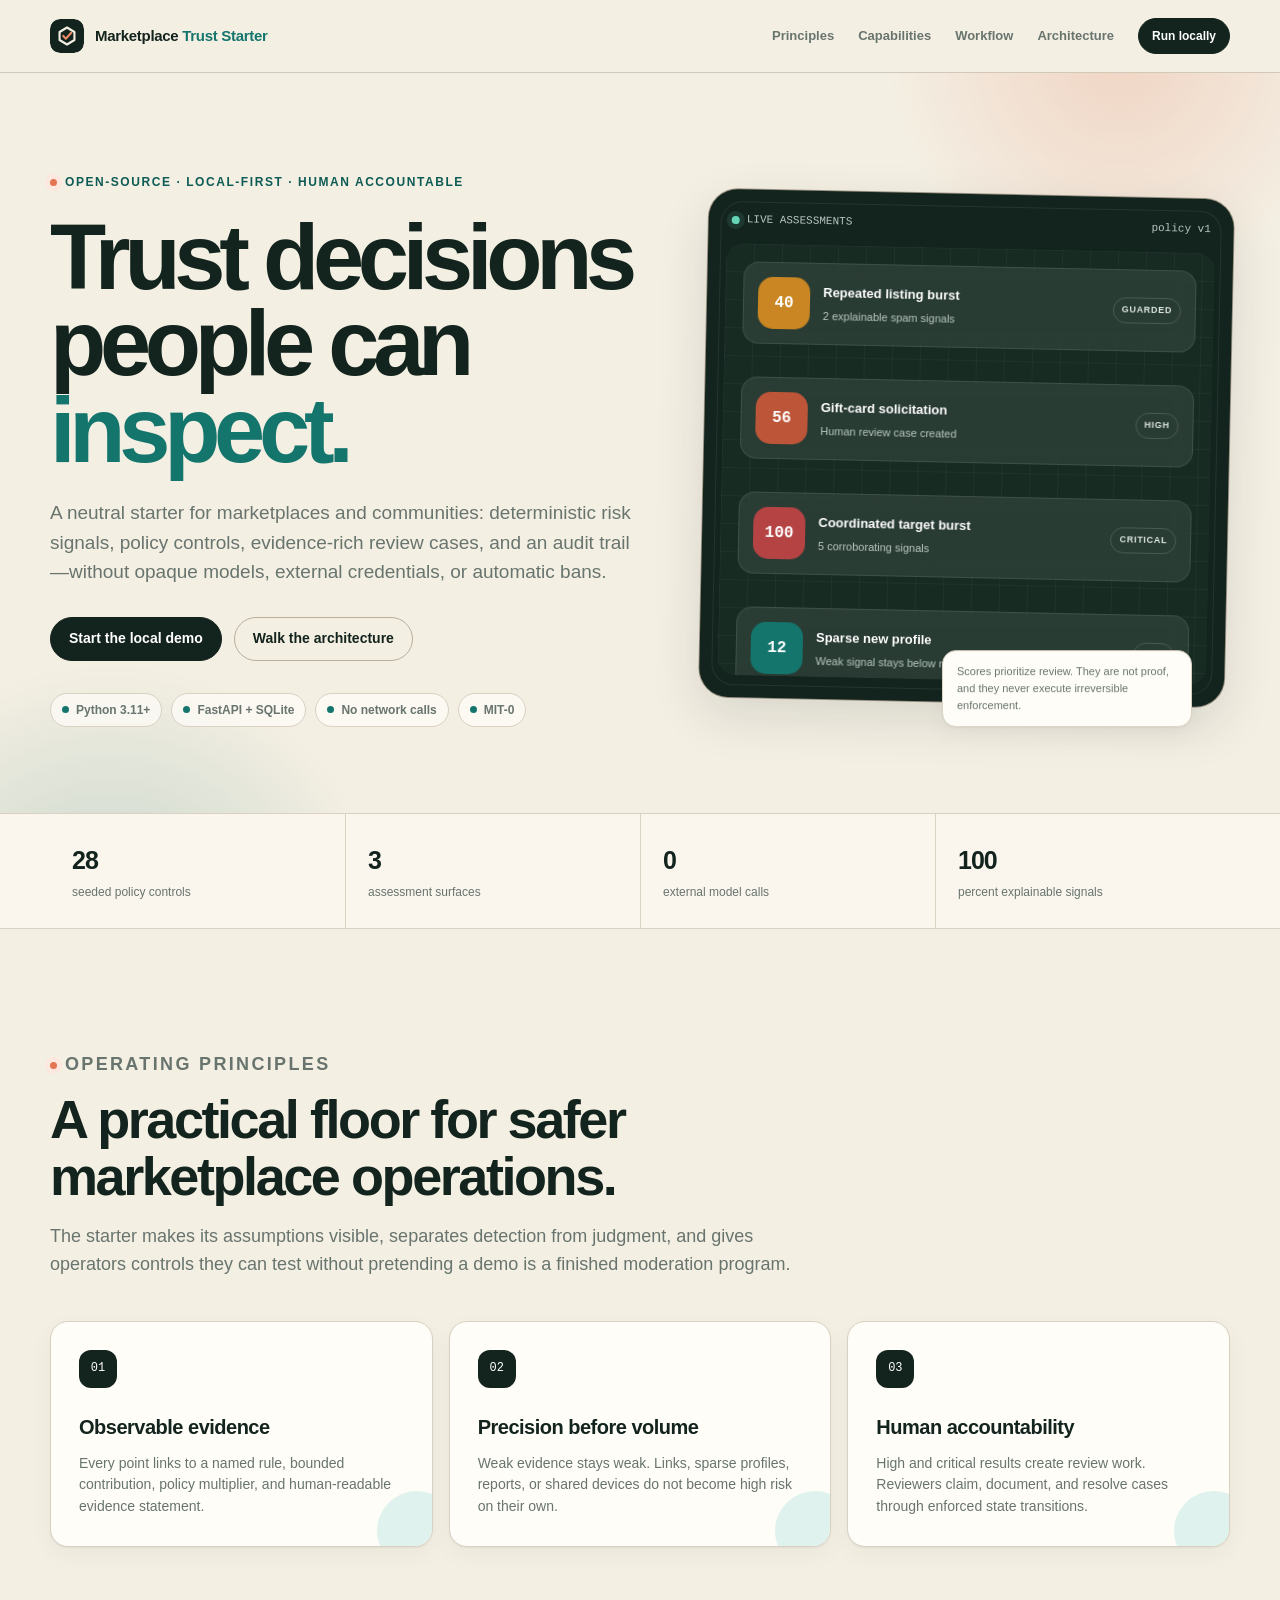
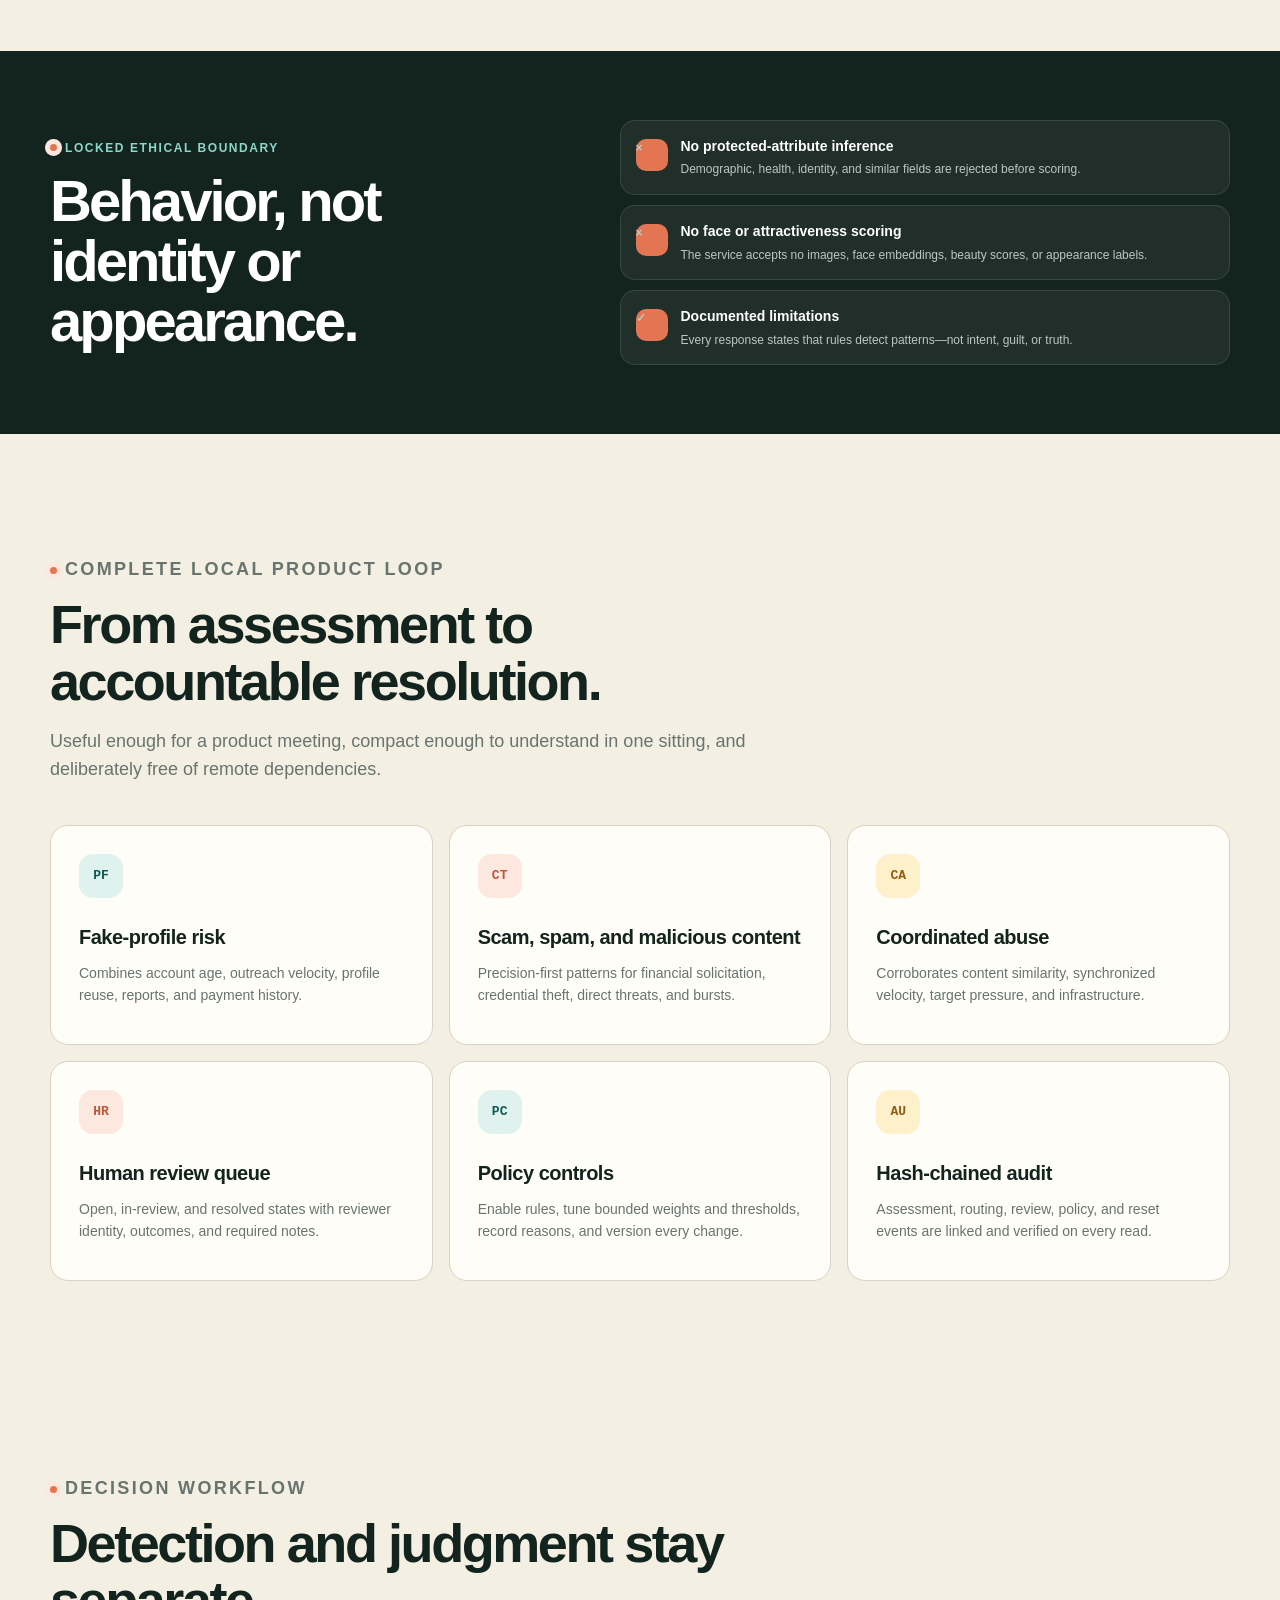
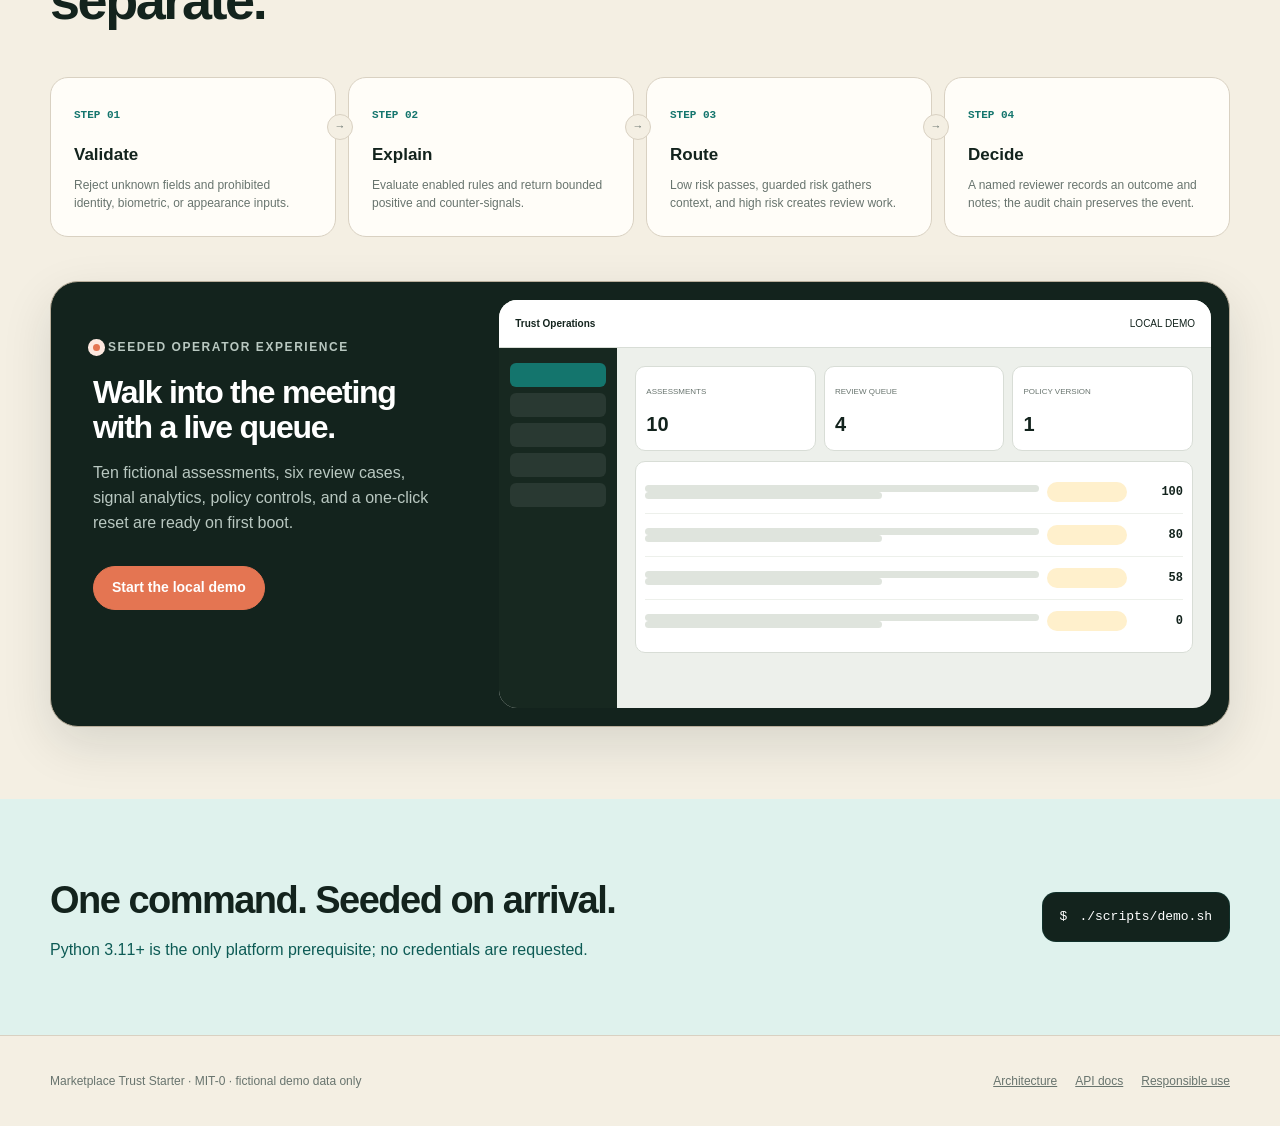
==== src/marketplace_trust_starter/web/index.html @ 8adce4ce "Initial open-source release" ====
<!doctype html>
<html lang="en">
  <head>
    <meta charset="utf-8">
    <meta name="viewport" content="width=device-width, initial-scale=1">
    <meta
      name="description"
      content="Marketplace Trust Starter is an open-source, explainable trust-and-safety starter with deterministic signals, human review, policy controls, and a seeded local demo."
    >
    <title>Marketplace Trust Starter — Explainable trust operations</title>
    <link rel="icon" href="assets/mark.svg" type="image/svg+xml">
    <link rel="stylesheet" href="assets/styles.css">
    <script src="assets/landing.js" defer></script>
  </head>
  <body>
    <nav class="site-nav" aria-label="Primary navigation">
      <div class="container nav-inner">
        <a class="brand" href="index.html" aria-label="Marketplace Trust Starter home">
          <img src="assets/mark.svg" alt="">
          <span>Marketplace <span>Trust Starter</span></span>
        </a>
        <div class="nav-links" id="navLinks">
          <a href="#principles">Principles</a>
          <a href="#capabilities">Capabilities</a>
          <a href="#workflow">Workflow</a>
          <a href="architecture.html">Architecture</a>
          <a
            class="button primary small local-only-link"
            href="dashboard.html"
            data-static-href="#quickstart"
            data-static-label="Run locally"
          >Open dashboard</a>
        </div>
        <button
          class="mobile-menu-button"
          id="mobileMenu"
          type="button"
          aria-expanded="false"
          aria-controls="navLinks"
          aria-label="Toggle navigation"
        >☰</button>
      </div>
    </nav>

    <main>
      <section class="hero">
        <div class="container hero-grid">
          <div>
            <p class="eyebrow">Open-source · local-first · human accountable</p>
            <h1>Trust decisions people can <span class="accent-word">inspect.</span></h1>
            <p class="hero-copy">
              A neutral starter for marketplaces and communities: deterministic risk signals,
              policy controls, evidence-rich review cases, and an audit trail—without opaque
              models, external credentials, or automatic bans.
            </p>
            <div class="hero-actions">
              <a
                class="button primary local-only-link"
                href="dashboard.html"
                data-static-href="#quickstart"
                data-static-label="Start the local demo"
              >Explore the seeded dashboard <span aria-hidden="true">→</span></a>
              <a class="button ghost" href="architecture.html">Walk the architecture</a>
            </div>
            <div class="proof-row" aria-label="Product properties">
              <span class="proof-pill">Python 3.11+</span>
              <span class="proof-pill">FastAPI + SQLite</span>
              <span class="proof-pill">No network calls</span>
              <span class="proof-pill">MIT-0</span>
            </div>
          </div>

          <div class="hero-console" aria-label="Animated example assessment feed">
            <div class="console-bar">
              <span class="live-dot">LIVE ASSESSMENTS</span>
              <span>policy v1</span>
            </div>
            <div class="console-stage" id="liveFeed" aria-live="polite"></div>
            <p class="console-caption">
              Scores prioritize review. They are not proof, and they never execute irreversible
              enforcement.
            </p>
          </div>
        </div>
      </section>

      <section class="stat-strip" aria-label="Starter characteristics">
        <div class="container stat-strip-inner">
          <div class="stat-item">
            <strong data-counter="28">28</strong>
            <span>seeded policy controls</span>
          </div>
          <div class="stat-item">
            <strong data-counter="3">3</strong>
            <span>assessment surfaces</span>
          </div>
          <div class="stat-item">
            <strong data-counter="0">0</strong>
            <span>external model calls</span>
          </div>
          <div class="stat-item">
            <strong data-counter="100">100</strong>
            <span>percent explainable signals</span>
          </div>
        </div>
      </section>

      <section class="page-section" id="principles">
        <div class="container">
          <div class="section-heading reveal">
            <p class="eyebrow">Operating principles</p>
            <h2>A practical floor for safer marketplace operations.</h2>
            <p>
              The starter makes its assumptions visible, separates detection from judgment, and
              gives operators controls they can test without pretending a demo is a finished
              moderation program.
            </p>
          </div>
          <div class="principle-grid">
            <article class="principle-card reveal">
              <span class="card-number">01</span>
              <h3>Observable evidence</h3>
              <p>
                Every point links to a named rule, bounded contribution, policy multiplier, and
                human-readable evidence statement.
              </p>
            </article>
            <article class="principle-card reveal">
              <span class="card-number">02</span>
              <h3>Precision before volume</h3>
              <p>
                Weak evidence stays weak. Links, sparse profiles, reports, or shared devices do
                not become high risk on their own.
              </p>
            </article>
            <article class="principle-card reveal">
              <span class="card-number">03</span>
              <h3>Human accountability</h3>
              <p>
                High and critical results create review work. Reviewers claim, document, and
                resolve cases through enforced state transitions.
              </p>
            </article>
          </div>
        </div>
      </section>

      <section class="ethics-band" aria-labelledby="ethics-title">
        <div class="container ethics-grid">
          <div class="reveal">
            <p class="eyebrow">Locked ethical boundary</p>
            <h2 id="ethics-title">Behavior, not identity or appearance.</h2>
          </div>
          <div class="boundary-list">
            <div class="boundary-item reveal">
              <span class="boundary-icon" aria-hidden="true">×</span>
              <div>
                <strong>No protected-attribute inference</strong>
                <span>Demographic, health, identity, and similar fields are rejected before scoring.</span>
              </div>
            </div>
            <div class="boundary-item reveal">
              <span class="boundary-icon" aria-hidden="true">×</span>
              <div>
                <strong>No face or attractiveness scoring</strong>
                <span>The service accepts no images, face embeddings, beauty scores, or appearance labels.</span>
              </div>
            </div>
            <div class="boundary-item reveal">
              <span class="boundary-icon" aria-hidden="true">✓</span>
              <div>
                <strong>Documented limitations</strong>
                <span>Every response states that rules detect patterns—not intent, guilt, or truth.</span>
              </div>
            </div>
          </div>
        </div>
      </section>

      <section class="page-section" id="capabilities">
        <div class="container">
          <div class="section-heading reveal">
            <p class="eyebrow">Complete local product loop</p>
            <h2>From assessment to accountable resolution.</h2>
            <p>
              Useful enough for a product meeting, compact enough to understand in one sitting,
              and deliberately free of remote dependencies.
            </p>
          </div>
          <div class="capability-grid">
            <article class="capability-card reveal">
              <span class="capability-icon">PF</span>
              <h3>Fake-profile risk</h3>
              <p>Combines account age, outreach velocity, profile reuse, reports, and payment history.</p>
            </article>
            <article class="capability-card reveal">
              <span class="capability-icon">CT</span>
              <h3>Scam, spam, and malicious content</h3>
              <p>Precision-first patterns for financial solicitation, credential theft, direct threats, and bursts.</p>
            </article>
            <article class="capability-card reveal">
              <span class="capability-icon">CA</span>
              <h3>Coordinated abuse</h3>
              <p>Corroborates content similarity, synchronized velocity, target pressure, and infrastructure.</p>
            </article>
            <article class="capability-card reveal">
              <span class="capability-icon">HR</span>
              <h3>Human review queue</h3>
              <p>Open, in-review, and resolved states with reviewer identity, outcomes, and required notes.</p>
            </article>
            <article class="capability-card reveal">
              <span class="capability-icon">PC</span>
              <h3>Policy controls</h3>
              <p>Enable rules, tune bounded weights and thresholds, record reasons, and version every change.</p>
            </article>
            <article class="capability-card reveal">
              <span class="capability-icon">AU</span>
              <h3>Hash-chained audit</h3>
              <p>Assessment, routing, review, policy, and reset events are linked and verified on every read.</p>
            </article>
          </div>
        </div>
      </section>

      <section class="page-section compact" id="workflow">
        <div class="container">
          <div class="section-heading reveal">
            <p class="eyebrow">Decision workflow</p>
            <h2>Detection and judgment stay separate.</h2>
          </div>
          <div class="workflow">
            <article class="workflow-step reveal">
              <span>STEP 01</span>
              <h3>Validate</h3>
              <p>Reject unknown fields and prohibited identity, biometric, or appearance inputs.</p>
            </article>
            <article class="workflow-step reveal">
              <span>STEP 02</span>
              <h3>Explain</h3>
              <p>Evaluate enabled rules and return bounded positive and counter-signals.</p>
            </article>
            <article class="workflow-step reveal">
              <span>STEP 03</span>
              <h3>Route</h3>
              <p>Low risk passes, guarded risk gathers context, and high risk creates review work.</p>
            </article>
            <article class="workflow-step reveal">
              <span>STEP 04</span>
              <h3>Decide</h3>
              <p>A named reviewer records an outcome and notes; the audit chain preserves the event.</p>
            </article>
          </div>

          <div class="demo-shell reveal">
            <div class="demo-copy">
              <p class="eyebrow">Seeded operator experience</p>
              <h3>Walk into the meeting with a live queue.</h3>
              <p>
                Ten fictional assessments, six review cases, signal analytics, policy controls,
                and a one-click reset are ready on first boot.
              </p>
              <a
                class="button accent local-only-link"
                href="dashboard.html"
                data-static-href="#quickstart"
                data-static-label="Start the local demo"
              >Open the operator dashboard</a>
            </div>
            <div class="dashboard-preview" aria-label="Illustration of the operator dashboard">
              <div class="preview-topbar">
                <strong>Trust Operations</strong>
                <span>LOCAL DEMO</span>
              </div>
              <div class="preview-layout">
                <div class="preview-sidebar">
                  <div class="preview-nav-line active"></div>
                  <div class="preview-nav-line"></div>
                  <div class="preview-nav-line"></div>
                  <div class="preview-nav-line"></div>
                  <div class="preview-nav-line"></div>
                </div>
                <div class="preview-content">
                  <div class="preview-kpis">
                    <div class="preview-card"><small>ASSESSMENTS</small><strong>10</strong></div>
                    <div class="preview-card"><small>REVIEW QUEUE</small><strong>4</strong></div>
                    <div class="preview-card"><small>POLICY VERSION</small><strong>1</strong></div>
                  </div>
                  <div class="preview-table">
                    <div class="preview-row">
                      <div><div class="preview-line"></div><div class="preview-line short"></div></div>
                      <div class="preview-badge"></div><span class="preview-score">100</span>
                    </div>
                    <div class="preview-row">
                      <div><div class="preview-line"></div><div class="preview-line short"></div></div>
                      <div class="preview-badge"></div><span class="preview-score">80</span>
                    </div>
                    <div class="preview-row">
                      <div><div class="preview-line"></div><div class="preview-line short"></div></div>
                      <div class="preview-badge"></div><span class="preview-score">58</span>
                    </div>
                    <div class="preview-row">
                      <div><div class="preview-line"></div><div class="preview-line short"></div></div>
                      <div class="preview-badge"></div><span class="preview-score">0</span>
                    </div>
                  </div>
                </div>
              </div>
            </div>
          </div>
        </div>
      </section>

      <section class="quickstart-band" id="quickstart">
        <div class="container quickstart-grid">
          <div>
            <h2>One command. Seeded on arrival.</h2>
            <p>Python 3.11+ is the only platform prerequisite; no credentials are requested.</p>
          </div>
          <div class="command-block" aria-label="Demo start command">
            <span>$</span>
            <code>./scripts/demo.sh</code>
          </div>
        </div>
      </section>
    </main>

    <footer class="site-footer">
      <div class="container footer-inner">
        <span>Marketplace Trust Starter · MIT-0 · fictional demo data only</span>
        <div class="footer-links">
          <a href="architecture.html">Architecture</a>
          <a class="local-only-link" href="api/docs" data-static-href="#quickstart" data-static-label="API docs">API docs</a>
          <a href="#ethics-title">Responsible use</a>
        </div>
      </div>
    </footer>
  </body>
</html>
---- src/marketplace_trust_starter/web/assets/styles.css ----
:root {
  color-scheme: light;
  --ink: #13231d;
  --ink-2: #20352c;
  --paper: #f4efe3;
  --paper-2: #ebe4d6;
  --surface: #fffdf8;
  --surface-2: #f8f5ed;
  --line: #d9d1c2;
  --line-strong: #b9ae9b;
  --muted: #68746e;
  --muted-2: #8b938e;
  --teal: #14756d;
  --teal-dark: #0d5b55;
  --teal-soft: #dff2ed;
  --coral: #e47552;
  --coral-dark: #bd5639;
  --coral-soft: #fde8df;
  --amber: #c98622;
  --amber-soft: #fff0cc;
  --red: #b64343;
  --red-soft: #fbe5e2;
  --blue: #386d91;
  --blue-soft: #e4f0f7;
  --shadow-sm: 0 1px 2px rgba(19, 35, 29, 0.06), 0 8px 24px rgba(19, 35, 29, 0.04);
  --shadow-md: 0 18px 50px rgba(19, 35, 29, 0.12);
  --radius-sm: 10px;
  --radius: 18px;
  --radius-lg: 28px;
  --container: 1180px;
  --mono: "SFMono-Regular", "Cascadia Code", "Roboto Mono", Consolas, monospace;
  --sans: Inter, ui-sans-serif, -apple-system, BlinkMacSystemFont, "Segoe UI", sans-serif;
}

* {
  box-sizing: border-box;
}

html {
  scroll-behavior: smooth;
}

body {
  margin: 0;
  background: var(--paper);
  color: var(--ink);
  font-family: var(--sans);
  line-height: 1.55;
  -webkit-font-smoothing: antialiased;
}

body::selection {
  background: var(--coral-soft);
}

a,
button,
input,
select,
textarea {
  font: inherit;
}

a {
  color: inherit;
}

button {
  cursor: pointer;
}

button:disabled {
  cursor: not-allowed;
  opacity: 0.52;
}

a:focus-visible,
button:focus-visible,
input:focus-visible,
select:focus-visible,
textarea:focus-visible,
[tabindex]:focus-visible {
  outline: 3px solid rgba(20, 117, 109, 0.35);
  outline-offset: 3px;
}

code,
.mono {
  font-family: var(--mono);
}

.container {
  width: min(var(--container), calc(100% - 40px));
  margin: 0 auto;
}

.eyebrow {
  display: inline-flex;
  align-items: center;
  gap: 8px;
  margin: 0;
  color: var(--teal-dark);
  font-size: 12px;
  font-weight: 800;
  letter-spacing: 0.13em;
  text-transform: uppercase;
}

.eyebrow::before {
  width: 7px;
  height: 7px;
  border-radius: 999px;
  background: var(--coral);
  content: "";
  box-shadow: 0 0 0 5px var(--coral-soft);
}

.section-heading {
  max-width: 760px;
}

.section-heading h2 {
  margin: 12px 0 0;
  font-size: clamp(32px, 5vw, 54px);
  letter-spacing: -0.045em;
  line-height: 1.05;
}

.section-heading p {
  margin: 18px 0 0;
  color: var(--muted);
  font-size: 18px;
}

.button {
  display: inline-flex;
  min-height: 44px;
  align-items: center;
  justify-content: center;
  gap: 9px;
  border: 1px solid var(--line-strong);
  border-radius: 999px;
  background: var(--surface);
  color: var(--ink);
  padding: 10px 18px;
  font-size: 14px;
  font-weight: 750;
  text-decoration: none;
  transition: transform 160ms ease, box-shadow 160ms ease, background 160ms ease;
}

.button:hover {
  transform: translateY(-1px);
  box-shadow: var(--shadow-sm);
}

.button.primary {
  border-color: var(--ink);
  background: var(--ink);
  color: #fff;
}

.button.primary:hover {
  background: var(--ink-2);
}

.button.accent {
  border-color: var(--coral);
  background: var(--coral);
  color: #fff;
}

.button.ghost {
  background: transparent;
}

.button.small {
  min-height: 36px;
  padding: 7px 13px;
  font-size: 12px;
}

.icon {
  width: 18px;
  height: 18px;
  flex: 0 0 auto;
}

.site-nav {
  position: sticky;
  top: 0;
  z-index: 50;
  border-bottom: 1px solid rgba(185, 174, 155, 0.6);
  background: rgba(244, 239, 227, 0.9);
  backdrop-filter: blur(18px);
}

.nav-inner {
  min-height: 72px;
  display: flex;
  align-items: center;
  justify-content: space-between;
  gap: 28px;
}

.brand {
  display: inline-flex;
  align-items: center;
  gap: 11px;
  color: var(--ink);
  font-size: 15px;
  font-weight: 850;
  letter-spacing: -0.02em;
  text-decoration: none;
}

.brand img {
  width: 34px;
  height: 34px;
  border-radius: 10px;
}

.brand span span {
  color: var(--teal);
}

.nav-links {
  display: flex;
  align-items: center;
  gap: 24px;
}

.nav-links a {
  color: var(--muted);
  font-size: 13px;
  font-weight: 700;
  text-decoration: none;
}

.nav-links a:hover {
  color: var(--ink);
}

.mobile-menu-button {
  display: none;
  width: 42px;
  height: 42px;
  align-items: center;
  justify-content: center;
  border: 1px solid var(--line);
  border-radius: 12px;
  background: var(--surface);
}

.hero {
  position: relative;
  overflow: hidden;
  padding: 96px 0 86px;
}

.hero::before,
.hero::after {
  position: absolute;
  z-index: -1;
  border-radius: 999px;
  content: "";
  filter: blur(2px);
}

.hero::before {
  width: 480px;
  height: 480px;
  top: -260px;
  right: -80px;
  background: radial-gradient(circle, rgba(228, 117, 82, 0.21), transparent 68%);
}

.hero::after {
  width: 580px;
  height: 580px;
  bottom: -420px;
  left: -180px;
  background: radial-gradient(circle, rgba(20, 117, 109, 0.22), transparent 68%);
}

.hero-grid {
  display: grid;
  grid-template-columns: minmax(0, 1.05fr) minmax(380px, 0.95fr);
  align-items: center;
  gap: 70px;
}

.hero h1 {
  max-width: 760px;
  margin: 20px 0 0;
  font-size: clamp(54px, 7.8vw, 92px);
  letter-spacing: -0.068em;
  line-height: 0.94;
}

.hero h1 .accent-word {
  position: relative;
  color: var(--teal);
}

.hero-copy {
  max-width: 660px;
  margin: 25px 0 0;
  color: var(--muted);
  font-size: 19px;
}

.hero-actions {
  display: flex;
  flex-wrap: wrap;
  gap: 12px;
  margin-top: 30px;
}

.proof-row {
  display: flex;
  flex-wrap: wrap;
  gap: 9px;
  margin-top: 32px;
}

.proof-pill {
  display: inline-flex;
  align-items: center;
  gap: 7px;
  border: 1px solid var(--line);
  border-radius: 999px;
  background: rgba(255, 253, 248, 0.72);
  color: var(--muted);
  padding: 7px 11px;
  font-size: 12px;
  font-weight: 700;
}

.proof-pill::before {
  width: 7px;
  height: 7px;
  border-radius: 999px;
  background: var(--teal);
  content: "";
}

.hero-console {
  position: relative;
  min-height: 510px;
  border: 1px solid rgba(185, 174, 155, 0.8);
  border-radius: 30px;
  background: var(--ink);
  color: #fff;
  padding: 18px;
  box-shadow: var(--shadow-md);
  transform: rotate(1.2deg);
}

.hero-console::before {
  position: absolute;
  inset: 12px;
  border: 1px solid rgba(255, 255, 255, 0.08);
  border-radius: 22px;
  content: "";
  pointer-events: none;
}

.console-bar {
  display: flex;
  align-items: center;
  justify-content: space-between;
  padding: 4px 5px 15px;
  color: #b9c8c1;
  font-family: var(--mono);
  font-size: 11px;
}

.live-dot {
  display: inline-flex;
  align-items: center;
  gap: 7px;
}

.live-dot::before {
  width: 8px;
  height: 8px;
  border-radius: 999px;
  background: #65d5b7;
  content: "";
  box-shadow: 0 0 0 5px rgba(101, 213, 183, 0.12);
  animation: pulse-dot 2s infinite;
}

@keyframes pulse-dot {
  50% {
    box-shadow: 0 0 0 9px rgba(101, 213, 183, 0);
  }
}

.console-stage {
  position: relative;
  height: 432px;
  overflow: hidden;
  border-radius: 18px;
  background:
    linear-gradient(rgba(255, 255, 255, 0.035) 1px, transparent 1px),
    linear-gradient(90deg, rgba(255, 255, 255, 0.035) 1px, transparent 1px),
    #172b23;
  background-size: 28px 28px;
  padding: 18px;
}

.assessment-card {
  position: absolute;
  right: 18px;
  left: 18px;
  display: grid;
  grid-template-columns: 52px minmax(0, 1fr) auto;
  align-items: center;
  gap: 13px;
  border: 1px solid rgba(255, 255, 255, 0.1);
  border-radius: 16px;
  background: rgba(255, 255, 255, 0.08);
  padding: 14px;
  backdrop-filter: blur(10px);
  transition: transform 600ms cubic-bezier(0.22, 1, 0.36, 1), opacity 600ms ease;
}

.assessment-card:nth-child(1) {
  top: 18px;
}

.assessment-card:nth-child(2) {
  top: 133px;
}

.assessment-card:nth-child(3) {
  top: 248px;
}

.assessment-card:nth-child(4) {
  top: 363px;
}

.assessment-card.entering {
  opacity: 0;
  transform: translateY(32px);
}

.score-orb {
  display: grid;
  width: 52px;
  height: 52px;
  place-items: center;
  border-radius: 15px;
  background: var(--teal);
  color: #fff;
  font-family: var(--mono);
  font-size: 16px;
  font-weight: 800;
}

.score-orb.guarded {
  background: var(--amber);
}

.score-orb.high {
  background: var(--coral-dark);
}

.score-orb.critical {
  background: var(--red);
}

.assessment-meta strong,
.assessment-meta span {
  display: block;
}

.assessment-meta strong {
  font-size: 13px;
}

.assessment-meta span {
  margin-top: 4px;
  color: #b9c8c1;
  font-size: 11px;
}

.tier-chip {
  border: 1px solid rgba(255, 255, 255, 0.15);
  border-radius: 999px;
  color: #dce6e1;
  padding: 5px 8px;
  font-size: 9px;
  font-weight: 850;
  letter-spacing: 0.08em;
  text-transform: uppercase;
}

.console-caption {
  position: absolute;
  right: 32px;
  bottom: -34px;
  max-width: 250px;
  border: 1px solid var(--line);
  border-radius: 14px;
  background: var(--surface);
  color: var(--muted);
  padding: 12px 14px;
  box-shadow: var(--shadow-sm);
  font-size: 11px;
  transform: rotate(-1.2deg);
}

.stat-strip {
  border-top: 1px solid var(--line);
  border-bottom: 1px solid var(--line);
  background: rgba(255, 253, 248, 0.48);
}

.stat-strip-inner {
  display: grid;
  grid-template-columns: repeat(4, 1fr);
}

.stat-item {
  padding: 27px 22px;
  border-left: 1px solid var(--line);
}

.stat-item:first-child {
  border-left: 0;
}

.stat-item strong,
.stat-item span {
  display: block;
}

.stat-item strong {
  font-size: 25px;
  letter-spacing: -0.04em;
}

.stat-item span {
  margin-top: 3px;
  color: var(--muted);
  font-size: 12px;
}

.page-section {
  padding: 104px 0;
}

.page-section.compact {
  padding: 72px 0;
}

.principle-grid,
.capability-grid {
  display: grid;
  grid-template-columns: repeat(3, 1fr);
  gap: 16px;
  margin-top: 42px;
}

.principle-card,
.capability-card {
  position: relative;
  overflow: hidden;
  border: 1px solid var(--line);
  border-radius: var(--radius);
  background: var(--surface);
  padding: 28px;
  box-shadow: var(--shadow-sm);
}

.principle-card::after {
  position: absolute;
  width: 80px;
  height: 80px;
  right: -25px;
  bottom: -25px;
  border-radius: 999px;
  background: var(--teal-soft);
  content: "";
}

.card-number {
  display: grid;
  width: 38px;
  height: 38px;
  place-items: center;
  border-radius: 12px;
  background: var(--ink);
  color: #fff;
  font-family: var(--mono);
  font-size: 12px;
}

.principle-card h3,
.capability-card h3 {
  margin: 24px 0 0;
  font-size: 20px;
  letter-spacing: -0.025em;
}

.principle-card p,
.capability-card p {
  margin: 10px 0 0;
  color: var(--muted);
  font-size: 14px;
}

.ethics-band {
  overflow: hidden;
  border-top: 1px solid var(--ink);
  border-bottom: 1px solid var(--ink);
  background: var(--ink);
  color: #fff;
}

.ethics-grid {
  display: grid;
  grid-template-columns: 0.9fr 1.1fr;
  align-items: center;
  gap: 70px;
  padding: 68px 0;
}

.ethics-grid h2 {
  margin: 12px 0 0;
  font-size: clamp(34px, 5vw, 58px);
  letter-spacing: -0.05em;
  line-height: 1.03;
}

.ethics-grid .eyebrow {
  color: #8bd8c9;
}

.boundary-list {
  display: grid;
  gap: 10px;
}

.boundary-item {
  display: grid;
  grid-template-columns: 32px minmax(0, 1fr);
  gap: 13px;
  border: 1px solid rgba(255, 255, 255, 0.11);
  border-radius: 15px;
  background: rgba(255, 255, 255, 0.06);
  padding: 15px;
}

.boundary-icon {
  display: grid;
  width: 32px;
  height: 32px;
  place-items: center;
  border-radius: 10px;
  background: var(--coral);
  font-weight: 900;
}

.boundary-item strong,
.boundary-item span {
  display: block;
}

.boundary-item strong {
  font-size: 14px;
}

.boundary-item span {
  margin-top: 3px;
  color: #b9c8c1;
  font-size: 12px;
}

.capability-card {
  min-height: 220px;
  box-shadow: none;
}

.capability-icon {
  display: grid;
  width: 44px;
  height: 44px;
  place-items: center;
  border-radius: 14px;
  background: var(--teal-soft);
  color: var(--teal-dark);
  font-family: var(--mono);
  font-size: 13px;
  font-weight: 850;
}

.capability-card:nth-child(2n) .capability-icon {
  background: var(--coral-soft);
  color: var(--coral-dark);
}

.capability-card:nth-child(3n) .capability-icon {
  background: var(--amber-soft);
  color: #8f5d12;
}

.workflow {
  margin-top: 48px;
  display: grid;
  grid-template-columns: repeat(4, 1fr);
  gap: 12px;
}

.workflow-step {
  position: relative;
  border: 1px solid var(--line);
  border-radius: var(--radius);
  background: var(--surface);
  padding: 23px;
}

.workflow-step:not(:last-child)::after {
  position: absolute;
  top: 36px;
  right: -18px;
  z-index: 3;
  display: grid;
  width: 24px;
  height: 24px;
  place-items: center;
  border: 1px solid var(--line);
  border-radius: 999px;
  background: var(--paper);
  color: var(--muted);
  content: "→";
  font-size: 11px;
}

.workflow-step span {
  color: var(--teal);
  font-family: var(--mono);
  font-size: 11px;
  font-weight: 800;
}

.workflow-step h3 {
  margin: 16px 0 0;
  font-size: 17px;
}

.workflow-step p {
  margin: 8px 0 0;
  color: var(--muted);
  font-size: 12px;
}

.demo-shell {
  display: grid;
  grid-template-columns: 0.72fr 1.28fr;
  gap: 30px;
  margin-top: 44px;
  border: 1px solid var(--line-strong);
  border-radius: var(--radius-lg);
  background: var(--ink);
  color: #fff;
  padding: 18px;
  box-shadow: var(--shadow-md);
}

.demo-copy {
  padding: 34px 24px;
}

.demo-copy h3 {
  margin: 16px 0 0;
  font-size: 32px;
  letter-spacing: -0.04em;
  line-height: 1.1;
}

.demo-copy p {
  color: #b9c8c1;
}

.demo-copy .button {
  margin-top: 14px;
}

.dashboard-preview {
  overflow: hidden;
  border-radius: 18px;
  background: #edf0eb;
  color: var(--ink);
}

.preview-topbar {
  height: 48px;
  display: flex;
  align-items: center;
  justify-content: space-between;
  border-bottom: 1px solid #d8ddd6;
  background: #fff;
  padding: 0 16px;
  font-size: 10px;
}

.preview-layout {
  display: grid;
  grid-template-columns: 118px 1fr;
  min-height: 360px;
}

.preview-sidebar {
  background: #172820;
  padding: 15px 11px;
}

.preview-nav-line {
  height: 24px;
  margin-bottom: 6px;
  border-radius: 6px;
  background: rgba(255, 255, 255, 0.08);
}

.preview-nav-line.active {
  background: var(--teal);
}

.preview-content {
  padding: 18px;
}

.preview-kpis {
  display: grid;
  grid-template-columns: repeat(3, 1fr);
  gap: 8px;
}

.preview-card {
  min-height: 72px;
  border: 1px solid #d8ddd6;
  border-radius: 10px;
  background: #fff;
  padding: 10px;
}

.preview-card small {
  color: var(--muted);
  font-size: 8px;
}

.preview-card strong {
  display: block;
  margin-top: 7px;
  font-size: 20px;
}

.preview-table {
  margin-top: 10px;
  border: 1px solid #d8ddd6;
  border-radius: 10px;
  background: #fff;
  padding: 9px;
}

.preview-row {
  display: grid;
  grid-template-columns: 1fr 80px 48px;
  gap: 8px;
  align-items: center;
  min-height: 43px;
  border-bottom: 1px solid #edf0eb;
}

.preview-row:last-child {
  border-bottom: 0;
}

.preview-line {
  height: 7px;
  border-radius: 4px;
  background: #dfe4dd;
}

.preview-line.short {
  width: 60%;
}

.preview-badge {
  height: 20px;
  border-radius: 999px;
  background: var(--amber-soft);
}

.preview-score {
  font-family: var(--mono);
  font-size: 12px;
  font-weight: 800;
  text-align: right;
}

.quickstart-band {
  padding: 72px 0;
  background: var(--teal-soft);
}

.quickstart-grid {
  display: grid;
  grid-template-columns: 1fr auto;
  align-items: center;
  gap: 32px;
}

.quickstart-grid h2 {
  margin: 0;
  font-size: 38px;
  letter-spacing: -0.04em;
}

.quickstart-grid p {
  margin: 8px 0 0;
  color: var(--teal-dark);
}

.command-block {
  display: flex;
  align-items: center;
  gap: 12px;
  border: 1px solid rgba(13, 91, 85, 0.25);
  border-radius: 14px;
  background: var(--ink);
  color: #fff;
  padding: 14px 17px;
  font-family: var(--mono);
  font-size: 13px;
}

.site-footer {
  border-top: 1px solid var(--line);
  padding: 36px 0;
}

.footer-inner {
  display: flex;
  align-items: center;
  justify-content: space-between;
  gap: 24px;
  color: var(--muted);
  font-size: 12px;
}

.footer-links {
  display: flex;
  gap: 18px;
}

.reveal {
  opacity: 0;
  transform: translateY(18px);
  transition: opacity 620ms ease, transform 620ms cubic-bezier(0.22, 1, 0.36, 1);
}

.reveal.visible {
  opacity: 1;
  transform: none;
}

/* Dashboard */
.dashboard-body {
  min-height: 100vh;
  overflow-x: hidden;
  background: #edf0eb;
}

.dashboard-layout {
  min-height: 100vh;
  display: grid;
  grid-template-columns: 252px minmax(0, 1fr);
}

.dashboard-sidebar {
  position: fixed;
  inset: 0 auto 0 0;
  z-index: 60;
  width: 252px;
  display: flex;
  flex-direction: column;
  background: var(--ink);
  color: #fff;
  padding: 20px 14px;
}

.dashboard-sidebar .brand {
  color: #fff;
  padding: 0 8px 21px;
}

.sidebar-label {
  margin: 18px 12px 7px;
  color: #809188;
  font-size: 9px;
  font-weight: 850;
  letter-spacing: 0.13em;
  text-transform: uppercase;
}

.sidebar-nav {
  display: grid;
  gap: 4px;
}

.sidebar-nav button {
  display: flex;
  align-items: center;
  gap: 11px;
  width: 100%;
  border: 0;
  border-radius: 10px;
  background: transparent;
  color: #bbcac2;
  padding: 10px 12px;
  text-align: left;
  font-size: 13px;
  font-weight: 700;
}

.sidebar-nav button:hover,
.sidebar-nav button.active {
  background: rgba(255, 255, 255, 0.08);
  color: #fff;
}

.dashboard-sidebar .sidebar-nav > a.button {
  width: 100%;
  justify-content: flex-start;
  border-color: rgba(255, 255, 255, 0.22);
  border-radius: 10px;
  color: #bbcac2;
  padding: 9px 12px;
}

.dashboard-sidebar .sidebar-nav > a.button:hover {
  border-color: rgba(255, 255, 255, 0.4);
  background: rgba(255, 255, 255, 0.08);
  color: #fff;
}

.sidebar-nav button.active {
  background: var(--teal);
}

.nav-symbol {
  display: grid;
  width: 23px;
  height: 23px;
  place-items: center;
  border: 1px solid currentColor;
  border-radius: 7px;
  font-family: var(--mono);
  font-size: 9px;
}

.sidebar-footer {
  margin-top: auto;
  border-top: 1px solid rgba(255, 255, 255, 0.09);
  padding: 16px 8px 0;
}

.local-mode {
  display: flex;
  align-items: center;
  gap: 9px;
  color: #a9bbb2;
  font-size: 11px;
}

.local-mode::before {
  width: 8px;
  height: 8px;
  border-radius: 999px;
  background: #65d5b7;
  content: "";
}

.dashboard-main {
  grid-column: 2;
  min-width: 0;
}

.dashboard-topbar {
  position: sticky;
  top: 0;
  z-index: 40;
  min-height: 68px;
  display: flex;
  align-items: center;
  justify-content: space-between;
  gap: 16px;
  border-bottom: 1px solid #d8ddd6;
  background: rgba(255, 255, 255, 0.91);
  padding: 0 28px;
  backdrop-filter: blur(16px);
}

.dashboard-title {
  display: flex;
  align-items: center;
  gap: 10px;
}

.dashboard-title h1 {
  margin: 0;
  font-size: 16px;
  letter-spacing: -0.02em;
}

.environment-pill {
  border: 1px solid #b9d9d1;
  border-radius: 999px;
  background: var(--teal-soft);
  color: var(--teal-dark);
  padding: 4px 8px;
  font-size: 9px;
  font-weight: 850;
  letter-spacing: 0.07em;
  text-transform: uppercase;
}

.topbar-actions {
  display: flex;
  align-items: center;
  gap: 8px;
}

.dashboard-content {
  padding: 30px;
}

.dashboard-view {
  display: none;
  animation: view-in 240ms ease;
}

.dashboard-view.active {
  display: block;
}

@keyframes view-in {
  from {
    opacity: 0;
    transform: translateY(5px);
  }
}

.view-header {
  display: flex;
  align-items: flex-start;
  justify-content: space-between;
  gap: 20px;
  margin-bottom: 22px;
}

.view-header h2 {
  margin: 0;
  font-size: 28px;
  letter-spacing: -0.04em;
}

.view-header p {
  margin: 6px 0 0;
  color: var(--muted);
  font-size: 13px;
}

.kpi-grid {
  display: grid;
  grid-template-columns: repeat(4, 1fr);
  gap: 13px;
}

.kpi-card,
.panel {
  border: 1px solid #d8ddd6;
  border-radius: 15px;
  background: #fff;
  box-shadow: 0 1px 2px rgba(19, 35, 29, 0.03);
}

.kpi-card {
  min-height: 128px;
  padding: 18px;
}

.kpi-card .kpi-label {
  display: flex;
  align-items: center;
  justify-content: space-between;
  color: var(--muted);
  font-size: 10px;
  font-weight: 800;
  letter-spacing: 0.06em;
  text-transform: uppercase;
}

.kpi-card strong {
  display: block;
  margin-top: 17px;
  font-size: 32px;
  letter-spacing: -0.05em;
}

.kpi-card small {
  color: var(--muted-2);
  font-size: 10px;
}

.kpi-spark {
  width: 25px;
  height: 25px;
  display: grid;
  place-items: center;
  border-radius: 8px;
  background: var(--teal-soft);
  color: var(--teal-dark);
  font-family: var(--mono);
  font-size: 9px;
}

.dashboard-grid {
  display: grid;
  grid-template-columns: minmax(0, 1.15fr) minmax(320px, 0.85fr);
  gap: 13px;
  margin-top: 13px;
}

.panel {
  padding: 19px;
}

.panel-header {
  display: flex;
  align-items: center;
  justify-content: space-between;
  gap: 12px;
  margin-bottom: 17px;
}

.panel-header h3 {
  margin: 0;
  font-size: 14px;
}

.panel-header span,
.panel-header a {
  color: var(--muted);
  font-size: 10px;
}

.distribution {
  display: grid;
  gap: 15px;
}

.distribution-row {
  display: grid;
  grid-template-columns: 66px minmax(0, 1fr) 28px;
  align-items: center;
  gap: 12px;
  font-size: 11px;
}

.distribution-row > span:first-child {
  color: var(--muted);
  text-transform: capitalize;
}

.bar-track {
  height: 9px;
  overflow: hidden;
  border-radius: 999px;
  background: #edf0eb;
}

.bar-fill {
  height: 100%;
  min-width: 2px;
  border-radius: inherit;
  background: var(--teal);
  transition: width 600ms ease;
}

.bar-fill.guarded {
  background: var(--amber);
}

.bar-fill.high {
  background: var(--coral);
}

.bar-fill.critical {
  background: var(--red);
}

.case-mini-list,
.audit-mini-list {
  display: grid;
}

.case-mini,
.audit-mini {
  display: grid;
  align-items: center;
  gap: 10px;
  border-top: 1px solid #edf0eb;
  padding: 12px 0;
}

.case-mini:first-child,
.audit-mini:first-child {
  border-top: 0;
}

.case-mini {
  grid-template-columns: auto minmax(0, 1fr) auto;
}

.case-priority-dot {
  width: 9px;
  height: 9px;
  border-radius: 999px;
  background: var(--amber);
}

.case-priority-dot.urgent {
  background: var(--red);
}

.case-mini strong,
.case-mini span {
  display: block;
}

.case-mini strong {
  font-size: 11px;
}

.case-mini span {
  color: var(--muted);
  font-size: 9px;
}

.data-table-wrap {
  overflow: auto;
  border: 1px solid #d8ddd6;
  border-radius: 15px;
  background: #fff;
}

.data-table {
  width: 100%;
  min-width: 760px;
  border-collapse: collapse;
}

.data-table th,
.data-table td {
  border-bottom: 1px solid #edf0eb;
  padding: 13px 15px;
  text-align: left;
}

.data-table th {
  background: #f8faf7;
  color: var(--muted);
  font-size: 9px;
  font-weight: 850;
  letter-spacing: 0.08em;
  text-transform: uppercase;
}

.data-table td {
  font-size: 11px;
}

.data-table tbody tr:hover {
  background: #fbfcfa;
}

.subject-cell strong,
.subject-cell span {
  display: block;
}

.subject-cell strong {
  font-family: var(--mono);
  font-size: 10px;
}

.subject-cell span {
  margin-top: 3px;
  color: var(--muted);
  font-size: 9px;
}

.risk-badge,
.status-badge,
.category-badge {
  display: inline-flex;
  align-items: center;
  justify-content: center;
  border-radius: 999px;
  padding: 4px 8px;
  font-size: 9px;
  font-weight: 850;
  text-transform: capitalize;
}

.risk-badge.low,
.status-badge.resolved {
  background: var(--teal-soft);
  color: var(--teal-dark);
}

.risk-badge.guarded,
.status-badge.in_review {
  background: var(--amber-soft);
  color: #87590e;
}

.risk-badge.high,
.status-badge.open {
  background: var(--coral-soft);
  color: var(--coral-dark);
}

.risk-badge.critical {
  background: var(--red-soft);
  color: var(--red);
}

.category-badge {
  background: #edf0eb;
  color: var(--muted);
}

.score-cell {
  font-family: var(--mono);
  font-size: 13px !important;
  font-weight: 850;
}

.empty-state,
.loading-state,
.error-state {
  border: 1px dashed #c7cec6;
  border-radius: 14px;
  color: var(--muted);
  padding: 34px;
  text-align: center;
  font-size: 12px;
}

.error-state {
  border-color: #e4b9b4;
  background: var(--red-soft);
  color: var(--red);
}

.case-grid,
.policy-grid,
.scenario-grid {
  display: grid;
  grid-template-columns: repeat(2, minmax(0, 1fr));
  gap: 13px;
}

.case-card,
.policy-card,
.scenario-card,
.insight-card {
  border: 1px solid #d8ddd6;
  border-radius: 15px;
  background: #fff;
  padding: 18px;
}

.case-card-head,
.policy-card-head {
  display: flex;
  align-items: flex-start;
  justify-content: space-between;
  gap: 12px;
}

.case-card h3,
.policy-card h3,
.scenario-card h3 {
  margin: 0;
  font-size: 14px;
}

.case-card p,
.policy-card p,
.scenario-card p {
  margin: 8px 0 0;
  color: var(--muted);
  font-size: 11px;
}

.case-score {
  font-family: var(--mono);
  font-size: 28px;
  font-weight: 850;
  letter-spacing: -0.05em;
}

.evidence-list {
  display: flex;
  flex-wrap: wrap;
  gap: 6px;
  margin-top: 15px;
}

.evidence-chip {
  border-radius: 7px;
  background: #f0f3ef;
  color: var(--muted);
  padding: 5px 7px;
  font-size: 9px;
}

.case-card-footer,
.policy-card-footer {
  display: flex;
  align-items: center;
  justify-content: space-between;
  gap: 12px;
  margin-top: 18px;
  border-top: 1px solid #edf0eb;
  padding-top: 13px;
}

.case-card-footer small,
.policy-card-footer small {
  color: var(--muted);
}

.filter-row {
  display: flex;
  flex-wrap: wrap;
  gap: 7px;
  margin-bottom: 16px;
}

.filter-button {
  border: 1px solid #d8ddd6;
  border-radius: 999px;
  background: #fff;
  color: var(--muted);
  padding: 7px 11px;
  font-size: 10px;
  font-weight: 750;
}

.filter-button.active {
  border-color: var(--ink);
  background: var(--ink);
  color: #fff;
}

.policy-value-row {
  display: grid;
  grid-template-columns: repeat(3, 1fr);
  gap: 8px;
  margin-top: 15px;
}

.policy-value {
  border-radius: 9px;
  background: #f5f7f4;
  padding: 9px;
}

.policy-value span,
.policy-value strong {
  display: block;
}

.policy-value span {
  color: var(--muted);
  font-size: 8px;
  text-transform: uppercase;
}

.policy-value strong {
  margin-top: 4px;
  font-family: var(--mono);
  font-size: 11px;
}

.lock-note {
  display: inline-flex;
  align-items: center;
  gap: 5px;
  color: var(--teal-dark);
  font-size: 9px;
  font-weight: 800;
}

.toggle {
  position: relative;
  width: 36px;
  height: 20px;
  border: 0;
  border-radius: 999px;
  background: #c7cec6;
  padding: 0;
}

.toggle::after {
  position: absolute;
  width: 14px;
  height: 14px;
  top: 3px;
  left: 3px;
  border-radius: 999px;
  background: #fff;
  content: "";
  transition: transform 160ms ease;
}

.toggle.on {
  background: var(--teal);
}

.toggle.on::after {
  transform: translateX(16px);
}

.insight-banner {
  display: grid;
  grid-template-columns: auto minmax(0, 1fr);
  gap: 15px;
  border: 1px solid #b9d9d1;
  border-radius: 15px;
  background: var(--teal-soft);
  color: var(--teal-dark);
  padding: 18px;
  margin-bottom: 13px;
}

.insight-banner-icon {
  display: grid;
  width: 42px;
  height: 42px;
  place-items: center;
  border-radius: 13px;
  background: var(--teal);
  color: #fff;
  font-family: var(--mono);
  font-size: 11px;
}

.insight-banner h3,
.insight-banner p {
  margin: 0;
}

.insight-banner p {
  margin-top: 5px;
  font-size: 11px;
}

.insight-layout {
  display: grid;
  grid-template-columns: minmax(0, 1.2fr) minmax(280px, 0.8fr);
  gap: 13px;
}

.signal-list {
  display: grid;
  gap: 12px;
}

.signal-row {
  display: grid;
  grid-template-columns: minmax(150px, 0.7fr) minmax(160px, 1fr) 55px;
  align-items: center;
  gap: 12px;
}

.signal-row strong,
.signal-row span {
  display: block;
}

.signal-row strong {
  font-size: 10px;
}

.signal-row span {
  color: var(--muted);
  font-size: 8px;
}

.safeguard-list {
  display: grid;
  gap: 9px;
}

.safeguard-item {
  display: grid;
  grid-template-columns: 24px minmax(0, 1fr);
  gap: 9px;
  align-items: start;
  border-radius: 10px;
  background: #f5f7f4;
  padding: 10px;
  font-size: 10px;
}

.safeguard-check {
  display: grid;
  width: 24px;
  height: 24px;
  place-items: center;
  border-radius: 8px;
  background: var(--teal-soft);
  color: var(--teal-dark);
  font-weight: 900;
}

.audit-status {
  display: inline-flex;
  align-items: center;
  gap: 7px;
  border: 1px solid #b9d9d1;
  border-radius: 999px;
  background: var(--teal-soft);
  color: var(--teal-dark);
  padding: 6px 10px;
  font-size: 9px;
  font-weight: 850;
}

.audit-status.invalid {
  border-color: #e4b9b4;
  background: var(--red-soft);
  color: var(--red);
}

.audit-timeline {
  display: grid;
}

.audit-event {
  position: relative;
  display: grid;
  grid-template-columns: 110px 14px minmax(0, 1fr) 120px;
  gap: 14px;
  padding: 14px 0;
}

.audit-event::before {
  position: absolute;
  top: 0;
  bottom: 0;
  left: 116px;
  width: 1px;
  background: #d8ddd6;
  content: "";
}

.audit-time {
  color: var(--muted);
  font-family: var(--mono);
  font-size: 9px;
  text-align: right;
}

.audit-node {
  position: relative;
  z-index: 2;
  width: 11px;
  height: 11px;
  margin-top: 2px;
  border: 3px solid #fff;
  border-radius: 999px;
  background: var(--teal);
  box-shadow: 0 0 0 1px #b9d9d1;
}

.audit-copy strong,
.audit-copy span {
  display: block;
}

.audit-copy strong {
  font-size: 11px;
}

.audit-copy span {
  margin-top: 3px;
  color: var(--muted);
  font-size: 9px;
}

.audit-hash {
  overflow: hidden;
  color: var(--muted);
  font-family: var(--mono);
  font-size: 8px;
  text-overflow: ellipsis;
  white-space: nowrap;
}

.scenario-card {
  position: relative;
  overflow: hidden;
}

.scenario-card::after {
  position: absolute;
  width: 90px;
  height: 90px;
  right: -38px;
  bottom: -38px;
  border-radius: 999px;
  background: var(--teal-soft);
  content: "";
}

.scenario-meta {
  display: flex;
  align-items: center;
  gap: 7px;
  margin-bottom: 12px;
}

.scenario-result {
  margin-top: 18px;
  border: 1px solid #d8ddd6;
  border-radius: 14px;
  background: #fff;
  padding: 18px;
}

.result-score {
  display: flex;
  align-items: center;
  gap: 16px;
}

.result-score-orb {
  display: grid;
  width: 64px;
  height: 64px;
  place-items: center;
  border-radius: 18px;
  background: var(--ink);
  color: #fff;
  font-family: var(--mono);
  font-size: 20px;
  font-weight: 850;
}

.result-score h3,
.result-score p {
  margin: 0;
}

.result-score p {
  margin-top: 4px;
  color: var(--muted);
  font-size: 10px;
}

.toast-region {
  position: fixed;
  z-index: 200;
  right: 20px;
  bottom: 20px;
  display: grid;
  gap: 8px;
}

.toast {
  min-width: 260px;
  max-width: 380px;
  border: 1px solid rgba(255, 255, 255, 0.1);
  border-radius: 12px;
  background: var(--ink);
  color: #fff;
  padding: 12px 14px;
  box-shadow: var(--shadow-md);
  font-size: 11px;
  animation: toast-in 220ms ease;
}

.toast.error {
  background: var(--red);
}

@keyframes toast-in {
  from {
    opacity: 0;
    transform: translateY(8px);
  }
}

.mobile-sidebar-toggle {
  display: none;
  width: 38px;
  height: 38px;
  place-items: center;
  border: 1px solid #d8ddd6;
  border-radius: 10px;
  background: #fff;
}

/* Dialogs and forms */
dialog {
  width: min(620px, calc(100% - 28px));
  max-height: calc(100vh - 40px);
  overflow: auto;
  border: 1px solid var(--line-strong);
  border-radius: 20px;
  background: var(--surface);
  color: var(--ink);
  padding: 0;
  box-shadow: 0 30px 90px rgba(19, 35, 29, 0.28);
}

dialog::backdrop {
  background: rgba(19, 35, 29, 0.64);
  backdrop-filter: blur(4px);
}

.dialog-head {
  display: flex;
  align-items: flex-start;
  justify-content: space-between;
  gap: 16px;
  border-bottom: 1px solid var(--line);
  padding: 20px 22px;
}

.dialog-head h2 {
  margin: 0;
  font-size: 20px;
  letter-spacing: -0.03em;
}

.dialog-head p {
  margin: 5px 0 0;
  color: var(--muted);
  font-size: 11px;
}

.dialog-close {
  width: 34px;
  height: 34px;
  border: 1px solid var(--line);
  border-radius: 10px;
  background: var(--surface);
  color: var(--muted);
}

.dialog-body {
  padding: 22px;
}

.form-grid {
  display: grid;
  grid-template-columns: repeat(2, 1fr);
  gap: 14px;
}

.field {
  display: grid;
  gap: 6px;
}

.field.full {
  grid-column: 1 / -1;
}

.field label {
  color: var(--muted);
  font-size: 10px;
  font-weight: 800;
}

.field input,
.field select,
.field textarea {
  width: 100%;
  border: 1px solid var(--line);
  border-radius: 10px;
  background: #fff;
  color: var(--ink);
  padding: 10px 11px;
  font-size: 12px;
}

.field textarea {
  min-height: 110px;
  resize: vertical;
}

.field textarea.code-editor {
  min-height: 290px;
  font-family: var(--mono);
  font-size: 10px;
  line-height: 1.6;
}

.field-help {
  color: var(--muted-2);
  font-size: 9px;
}

.dialog-actions {
  display: flex;
  justify-content: flex-end;
  gap: 9px;
  border-top: 1px solid var(--line);
  padding: 16px 22px;
}

.inline-warning {
  border: 1px solid #ead4a7;
  border-radius: 11px;
  background: var(--amber-soft);
  color: #76500e;
  padding: 11px;
  font-size: 10px;
}

/* Architecture */
.architecture-body {
  background: #f7f4ec;
}

.architecture-hero {
  padding: 72px 0 42px;
  border-bottom: 1px solid var(--line);
}

.architecture-hero h1 {
  max-width: 890px;
  margin: 15px 0 0;
  font-size: clamp(44px, 7vw, 78px);
  letter-spacing: -0.06em;
  line-height: 0.98;
}

.architecture-hero p {
  max-width: 750px;
  margin: 20px 0 0;
  color: var(--muted);
  font-size: 17px;
}

.architecture-main {
  padding: 42px 0 90px;
}

.architecture-switcher {
  display: flex;
  gap: 8px;
  overflow-x: auto;
  padding-bottom: 5px;
}

.architecture-tab {
  flex: 0 0 auto;
  min-width: 170px;
  border: 1px solid var(--line);
  border-radius: 12px;
  background: var(--surface);
  color: var(--muted);
  padding: 12px 14px;
  text-align: left;
}

.architecture-tab strong,
.architecture-tab span {
  display: block;
}

.architecture-tab strong {
  color: var(--ink);
  font-size: 12px;
}

.architecture-tab span {
  margin-top: 3px;
  font-family: var(--mono);
  font-size: 8px;
}

.architecture-tab.active {
  border-color: var(--ink);
  background: var(--ink);
  color: #b9c8c1;
}

.architecture-tab.active strong {
  color: #fff;
}

.architecture-workbench {
  margin-top: 14px;
  overflow: hidden;
  border: 1px solid var(--line-strong);
  border-radius: 22px;
  background: var(--surface);
}

.workbench-head {
  display: flex;
  align-items: flex-start;
  justify-content: space-between;
  gap: 20px;
  border-bottom: 1px solid var(--line);
  padding: 20px 22px;
}

.workbench-head h2,
.workbench-head p {
  margin: 0;
}

.workbench-head h2 {
  font-size: 20px;
  letter-spacing: -0.03em;
}

.workbench-head p {
  margin-top: 5px;
  color: var(--muted);
  font-size: 11px;
}

.play-controls {
  display: flex;
  gap: 5px;
  border: 1px solid var(--line);
  border-radius: 11px;
  background: var(--surface-2);
  padding: 4px;
}

.play-controls button {
  width: 34px;
  height: 34px;
  border: 0;
  border-radius: 8px;
  background: transparent;
  color: var(--ink);
  font-weight: 850;
}

.play-controls button.primary {
  background: var(--ink);
  color: #fff;
}

.flow-canvas {
  position: relative;
  overflow-x: auto;
  background:
    linear-gradient(rgba(19, 35, 29, 0.03) 1px, transparent 1px),
    linear-gradient(90deg, rgba(19, 35, 29, 0.03) 1px, transparent 1px),
    #faf9f5;
  background-size: 28px 28px;
  padding: 42px 30px 32px;
}

.flow-track {
  display: flex;
  min-width: max-content;
  align-items: stretch;
  gap: 9px;
}

.flow-node {
  position: relative;
  width: 170px;
  min-height: 132px;
  border: 1px solid var(--line);
  border-radius: 14px;
  background: var(--surface);
  color: var(--muted);
  padding: 15px;
  text-align: left;
  transition: transform 220ms ease, border-color 220ms ease, box-shadow 220ms ease;
}

.flow-node:hover {
  transform: translateY(-2px);
}

.flow-node.complete {
  background: #eff5f1;
  color: var(--ink);
}

.flow-node.active {
  z-index: 2;
  border-color: var(--teal);
  box-shadow: 0 0 0 3px rgba(20, 117, 109, 0.16), var(--shadow-sm);
  transform: translateY(-3px);
}

.flow-node .lane {
  display: inline-flex;
  border-radius: 6px;
  padding: 3px 6px;
  font-size: 8px;
  font-weight: 850;
  text-transform: uppercase;
}

.lane.ingress {
  background: var(--blue-soft);
  color: var(--blue);
}

.lane.engine {
  background: var(--teal-soft);
  color: var(--teal-dark);
}

.lane.state {
  background: var(--amber-soft);
  color: #87590e;
}

.lane.human {
  background: var(--coral-soft);
  color: var(--coral-dark);
}

.flow-node strong,
.flow-node span {
  display: block;
}

.flow-node strong {
  margin-top: 17px;
  color: var(--ink);
  font-size: 12px;
}

.flow-node > span:last-child {
  margin-top: 6px;
  font-size: 9px;
  line-height: 1.5;
}

.flow-arrow {
  position: relative;
  width: 34px;
  align-self: center;
  color: var(--line-strong);
  font-family: var(--mono);
  text-align: center;
}

.flow-arrow::after {
  content: "──▶";
}

.flow-arrow.active {
  color: var(--teal);
  animation: arrow-pulse 900ms ease infinite alternate;
}

@keyframes arrow-pulse {
  to {
    transform: translateX(3px);
  }
}

.step-detail {
  display: grid;
  grid-template-columns: 1.2fr 0.8fr;
  gap: 22px;
  border-top: 1px solid var(--line);
  padding: 22px;
}

.step-detail h3,
.step-detail p {
  margin: 0;
}

.step-detail h3 {
  font-size: 16px;
}

.step-detail p {
  margin-top: 8px;
  color: var(--muted);
  font-size: 11px;
}

.detail-meta {
  display: grid;
  grid-template-columns: repeat(2, 1fr);
  gap: 8px;
}

.detail-meta-item {
  border-radius: 10px;
  background: var(--surface-2);
  padding: 10px;
}

.detail-meta-item span,
.detail-meta-item strong {
  display: block;
}

.detail-meta-item span {
  color: var(--muted);
  font-size: 8px;
  text-transform: uppercase;
}

.detail-meta-item strong {
  margin-top: 5px;
  font-family: var(--mono);
  font-size: 9px;
}

.topology-section {
  margin-top: 48px;
}

.topology-grid {
  display: grid;
  grid-template-columns: repeat(4, 1fr);
  gap: 12px;
  margin-top: 20px;
}

.topology-column {
  min-height: 250px;
  border: 1px solid var(--line);
  border-radius: 16px;
  background: var(--surface);
  padding: 18px;
}

.topology-column:nth-child(1) {
  border-color: #c0d8e7;
  background: var(--blue-soft);
}

.topology-column:nth-child(2) {
  border-color: #b9d9d1;
  background: var(--teal-soft);
}

.topology-column:nth-child(3) {
  border-color: #ead4a7;
  background: var(--amber-soft);
}

.topology-column:nth-child(4) {
  border-color: #efc6b8;
  background: var(--coral-soft);
}

.topology-column h3 {
  margin: 0;
  font-size: 13px;
}

.topology-column ul {
  margin: 13px 0 0;
  padding-left: 17px;
}

.topology-column li {
  margin: 8px 0;
  color: var(--muted);
  font-size: 10px;
}

.architecture-truths {
  display: grid;
  grid-template-columns: repeat(3, 1fr);
  gap: 12px;
  margin-top: 48px;
}

.truth-card {
  border-left: 4px solid var(--teal);
  border-radius: 0 13px 13px 0;
  background: var(--surface);
  padding: 18px;
}

.truth-card h3,
.truth-card p {
  margin: 0;
}

.truth-card h3 {
  font-size: 13px;
}

.truth-card p {
  margin-top: 6px;
  color: var(--muted);
  font-size: 10px;
}

@media (max-width: 1050px) {
  .hero-grid {
    grid-template-columns: 1fr;
  }

  .hero-copy {
    max-width: 760px;
  }

  .hero-console {
    width: min(620px, 100%);
    margin: 0 auto;
  }

  .capability-grid,
  .principle-grid {
    grid-template-columns: repeat(2, 1fr);
  }

  .workflow {
    grid-template-columns: repeat(2, 1fr);
  }

  .workflow-step:nth-child(2)::after {
    display: none;
  }

  .demo-shell {
    grid-template-columns: 1fr;
  }

  .kpi-grid {
    grid-template-columns: repeat(2, 1fr);
  }

  .topology-grid {
    grid-template-columns: repeat(2, 1fr);
  }
}

@media (max-width: 820px) {
  .nav-links {
    position: fixed;
    top: 72px;
    right: 0;
    left: 0;
    display: none;
    align-items: stretch;
    border-bottom: 1px solid var(--line);
    background: var(--paper);
    padding: 18px 20px 22px;
    box-shadow: var(--shadow-md);
  }

  .nav-links.open {
    display: grid;
  }

  .nav-links .button {
    width: 100%;
  }

  .mobile-menu-button {
    display: inline-flex;
  }

  .ethics-grid,
  .quickstart-grid {
    grid-template-columns: 1fr;
  }

  .stat-strip-inner {
    grid-template-columns: repeat(2, 1fr);
  }

  .stat-item:nth-child(3) {
    border-left: 0;
    border-top: 1px solid var(--line);
  }

  .stat-item:nth-child(4) {
    border-top: 1px solid var(--line);
  }

  .dashboard-layout {
    grid-template-columns: 1fr;
  }

  .dashboard-sidebar {
    transform: translateX(-100%);
    transition: transform 220ms ease;
  }

  .dashboard-sidebar.open {
    transform: none;
  }

  .dashboard-main {
    grid-column: 1;
  }

  .mobile-sidebar-toggle {
    display: grid;
  }

  .dashboard-grid,
  .insight-layout {
    grid-template-columns: 1fr;
  }

  .case-grid,
  .policy-grid,
  .scenario-grid {
    grid-template-columns: 1fr;
  }

  .step-detail {
    grid-template-columns: 1fr;
  }

  .architecture-truths {
    grid-template-columns: 1fr;
  }
}

@media (max-width: 620px) {
  .container {
    width: min(100% - 28px, var(--container));
  }

  .hero {
    padding: 68px 0 66px;
  }

  .hero h1 {
    font-size: clamp(48px, 16vw, 68px);
  }

  .hero-grid {
    gap: 48px;
  }

  .hero-console {
    min-height: 460px;
    padding: 12px;
    transform: none;
  }

  .console-stage {
    height: 397px;
    padding: 12px;
  }

  .assessment-card {
    right: 12px;
    left: 12px;
    grid-template-columns: 45px minmax(0, 1fr);
  }

  .assessment-card:nth-child(1) {
    top: 12px;
  }

  .assessment-card:nth-child(2) {
    top: 109px;
  }

  .assessment-card:nth-child(3) {
    top: 206px;
  }

  .assessment-card:nth-child(4) {
    top: 303px;
  }

  .score-orb {
    width: 45px;
    height: 45px;
  }

  .tier-chip {
    display: none;
  }

  .console-caption {
    display: none;
  }

  .page-section {
    padding: 76px 0;
  }

  .principle-grid,
  .capability-grid,
  .workflow {
    grid-template-columns: 1fr;
  }

  .workflow-step::after {
    display: none !important;
  }

  .preview-layout {
    grid-template-columns: 85px 1fr;
  }

  .preview-kpis {
    grid-template-columns: 1fr;
  }

  .preview-card:nth-child(n + 2) {
    display: none;
  }

  .command-block {
    overflow-x: auto;
  }

  .footer-inner {
    align-items: flex-start;
    flex-direction: column;
  }

  .dashboard-topbar {
    padding: 0 14px;
  }

  .dashboard-content {
    padding: 18px 14px 30px;
  }

  .topbar-actions .button:not(.always-show) {
    display: none;
  }

  .kpi-grid {
    grid-template-columns: 1fr;
  }

  .view-header {
    align-items: stretch;
    flex-direction: column;
  }

  .view-header .button {
    width: 100%;
  }

  .audit-event {
    grid-template-columns: 14px minmax(0, 1fr);
  }

  .audit-event::before {
    left: 5px;
  }

  .audit-time,
  .audit-hash {
    display: none;
  }

  .form-grid {
    grid-template-columns: 1fr;
  }

  .field.full {
    grid-column: auto;
  }

  .topology-grid {
    grid-template-columns: 1fr;
  }
}

@media (prefers-reduced-motion: reduce) {
  *,
  *::before,
  *::after {
    scroll-behavior: auto !important;
    animation-duration: 0.01ms !important;
    animation-iteration-count: 1 !important;
    transition-duration: 0.01ms !important;
  }
}
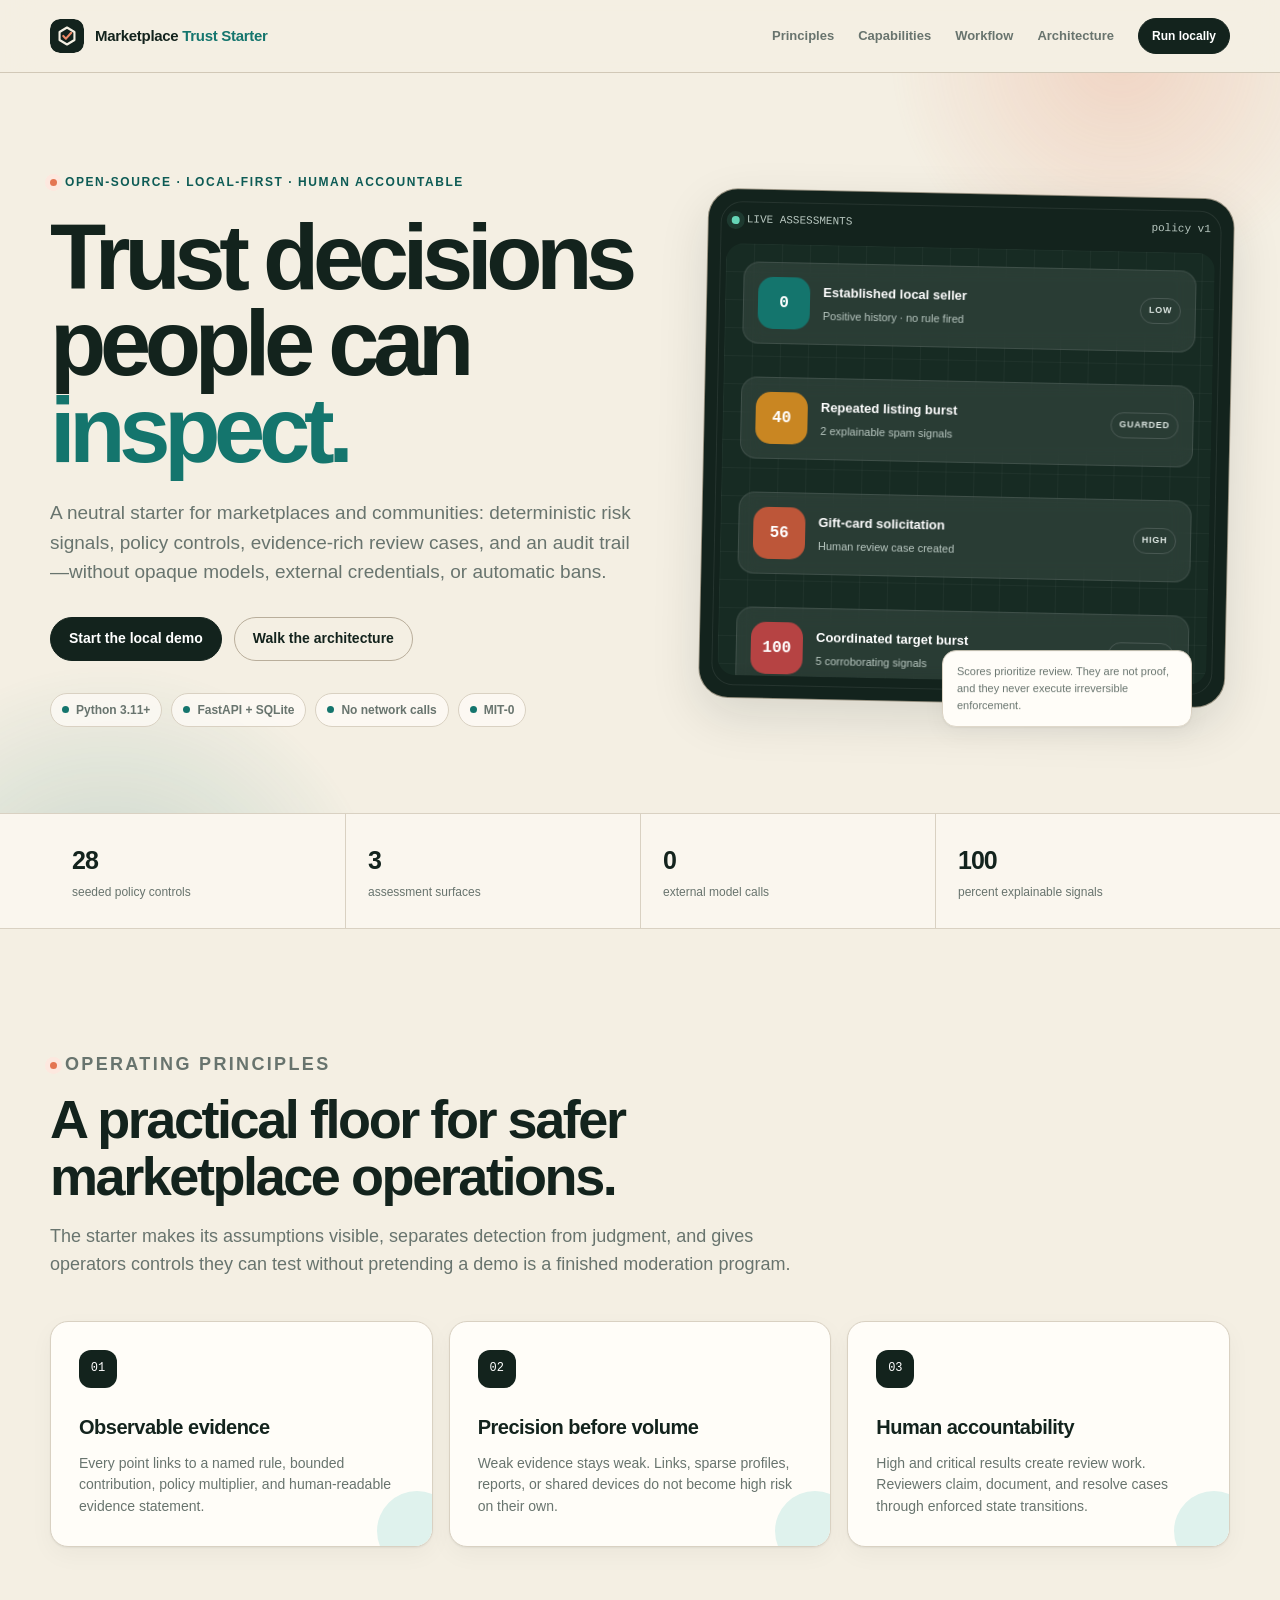
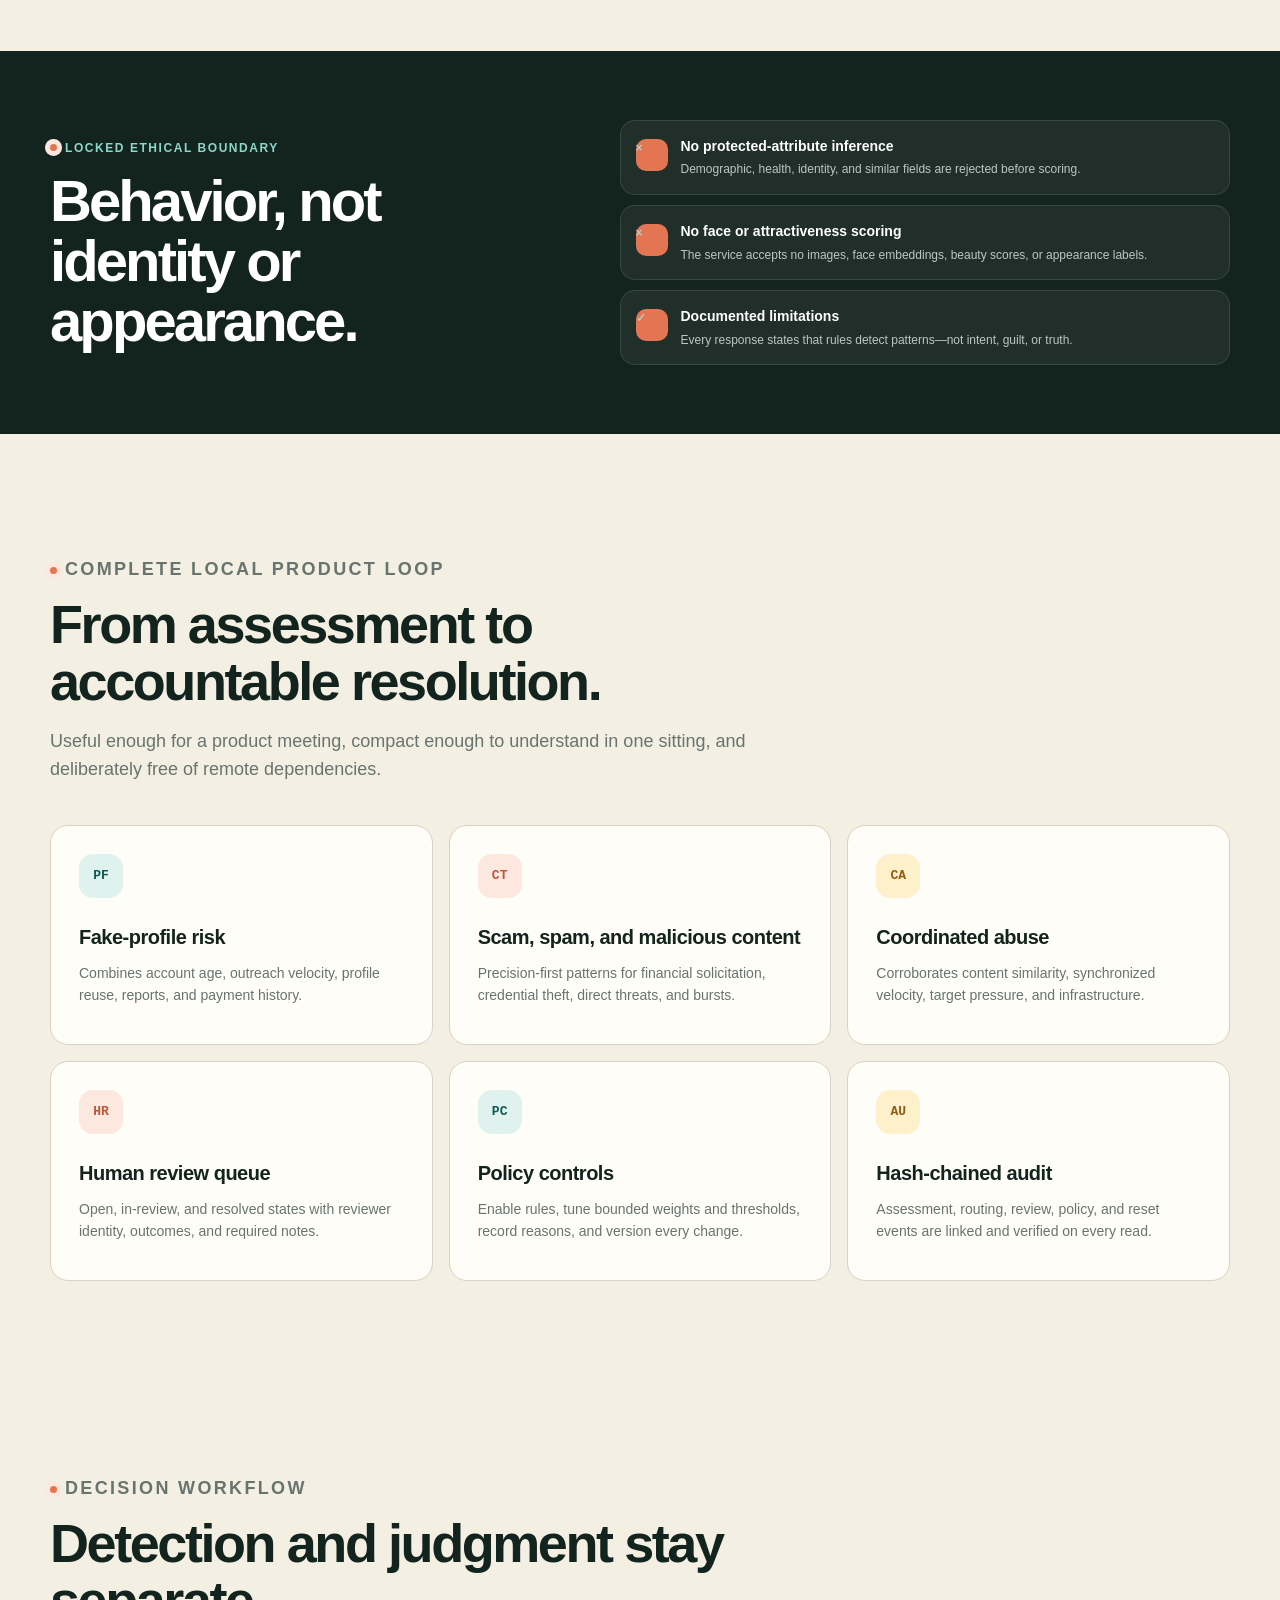
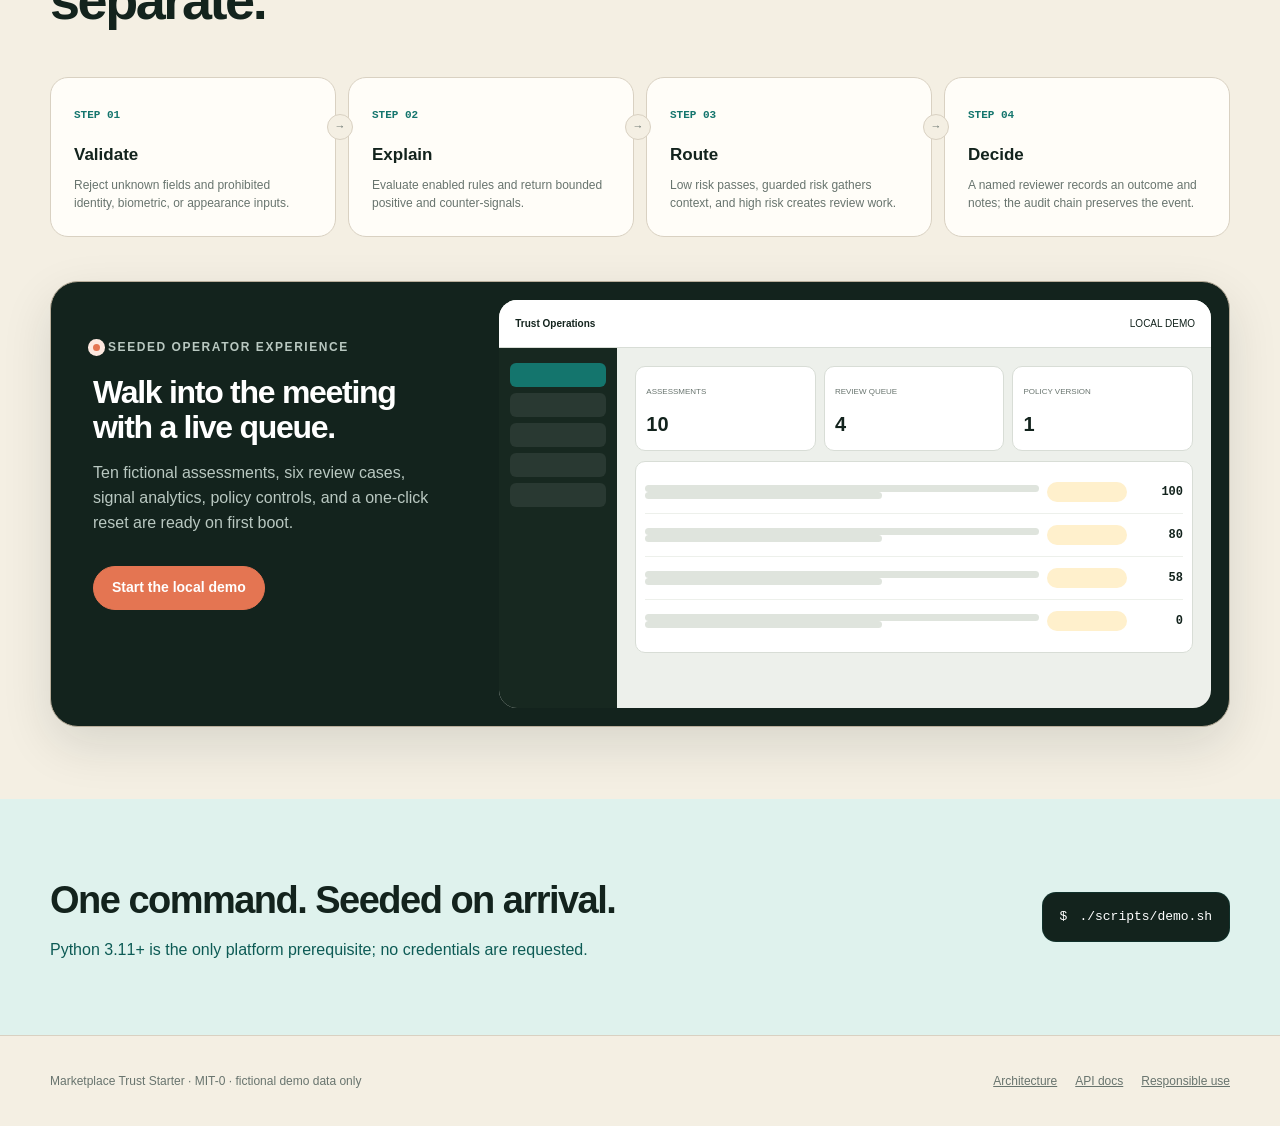
==== commit f6afedf5: "Prepare public open-source release" ====
--- a/src/marketplace_trust_starter/web/index.html
+++ b/src/marketplace_trust_starter/web/index.html
@@ -3,10 +3,12 @@
   <head>
     <meta charset="utf-8">
     <meta name="viewport" content="width=device-width, initial-scale=1">
+    <meta name="mts-runtime" content="service">
     <meta
       name="description"
       content="Marketplace Trust Starter is an open-source, explainable trust-and-safety starter with deterministic signals, human review, policy controls, and a seeded local demo."
     >
+    <link rel="canonical" href="https://hk-775.github.io/marketplace-trust-starter/">
     <title>Marketplace Trust Starter — Explainable trust operations</title>
     <link rel="icon" href="assets/mark.svg" type="image/svg+xml">
     <link rel="stylesheet" href="assets/styles.css">
@@ -336,4 +338,3 @@
     </footer>
   </body>
 </html>
-
--- a/src/marketplace_trust_starter/web/assets/styles.css
+++ b/src/marketplace_trust_starter/web/assets/styles.css
@@ -2396,6 +2396,103 @@
   font-size: 10px;
 }
 
+.architecture-artifacts {
+  margin-top: 58px;
+  scroll-margin-top: 96px;
+}
+
+.artifact-grid {
+  display: grid;
+  grid-template-columns: repeat(2, minmax(0, 1fr));
+  gap: 16px;
+  margin-top: 22px;
+}
+
+.artifact-card {
+  min-width: 0;
+  overflow: hidden;
+  border: 1px solid var(--line);
+  border-radius: 18px;
+  background: var(--surface);
+  padding: 18px;
+}
+
+.artifact-card-head {
+  display: flex;
+  align-items: flex-start;
+  justify-content: space-between;
+  gap: 14px;
+}
+
+.artifact-card h3,
+.artifact-card p {
+  margin: 0;
+}
+
+.artifact-card h3 {
+  margin-top: 8px;
+  font-size: 16px;
+  letter-spacing: -0.025em;
+}
+
+.artifact-card p {
+  margin-top: 15px;
+  color: var(--muted);
+  font-size: 11px;
+}
+
+.artifact-status,
+.artifact-format {
+  display: inline-flex;
+  align-items: center;
+  border-radius: 999px;
+  padding: 5px 8px;
+  font-size: 8px;
+  font-weight: 850;
+  letter-spacing: 0.08em;
+  text-transform: uppercase;
+}
+
+.artifact-status.current {
+  background: var(--teal-soft);
+  color: var(--teal-dark);
+}
+
+.artifact-status.target {
+  background: var(--amber-soft);
+  color: #76500e;
+}
+
+.artifact-format {
+  flex: 0 0 auto;
+  background: var(--surface-2);
+  color: var(--muted);
+}
+
+.artifact-preview {
+  display: block;
+  margin-top: 16px;
+  overflow: hidden;
+  border: 1px solid var(--line);
+  border-radius: 13px;
+  background: #fff;
+}
+
+.architecture-artifact {
+  display: block;
+  width: 100%;
+  height: auto;
+  aspect-ratio: 16 / 9;
+  object-fit: contain;
+}
+
+.artifact-actions {
+  display: flex;
+  flex-wrap: wrap;
+  gap: 8px;
+  margin-top: 16px;
+}
+
 .architecture-truths {
   display: grid;
   grid-template-columns: repeat(3, 1fr);
@@ -2462,6 +2559,10 @@
 
   .topology-grid {
     grid-template-columns: repeat(2, 1fr);
+  }
+
+  .artifact-grid {
+    grid-template-columns: 1fr;
   }
 }
 
